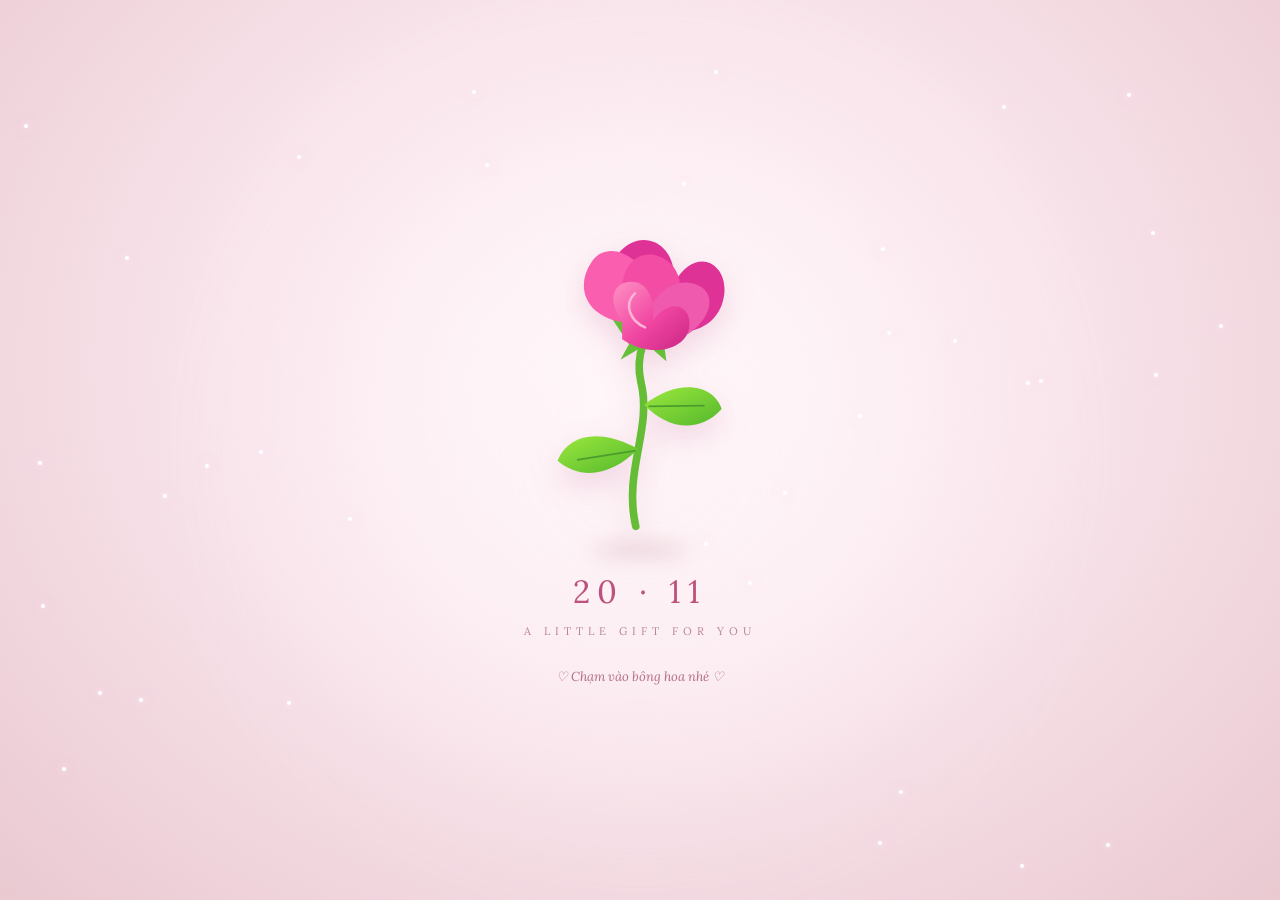
==== trianthayco1.html @ bce69435 "Add files via upload" ====
<!DOCTYPE html>
<html lang="vi">
<head>
    <meta charset="UTF-8">
    <meta name="viewport" content="width=device-width, initial-scale=1.0">

    <link rel="preconnect" href="https://fonts.googleapis.com">
    <link rel="preconnect" href="https://fonts.gstatic.com" crossorigin>

    <link href="https://fonts.googleapis.com/css2?family=Lora:ital,wght@0,400;0,500;0,600;0,700;1,400;1,500&display=swap" rel="stylesheet">
    
    <title>Our Little Flower - 20/11</title>
    <link rel="stylesheet" href="trianthayco2.css">
</head>
<body>

    <div class="background"></div>
    <div class="glow"></div>

    <!-- KHU VỰC HIỆU ỨNG BAY -->
    <div id="particles"></div>

    <!-- MÀN HÌNH ĐẦU -->
    <section id="intro" class="screen">

        <div class="flower-wrap" id="flowerButton">

            <svg class="rose" viewBox="0 0 300 400"
                 xmlns="http://www.w3.org/2000/svg">

                <defs>
                    <linearGradient id="petalColor" x1="0" y1="0" x2="1" y2="1">
                        <stop offset="0%" stop-color="#ff91c4"/>
                        <stop offset="55%" stop-color="#f044a1"/>
                        <stop offset="100%" stop-color="#c92683"/>
                    </linearGradient>

                    <linearGradient id="leafColor" x1="0" y1="0" x2="1" y2="1">
                        <stop offset="0%" stop-color="#9ce83e"/>
                        <stop offset="100%" stop-color="#54b82c"/>
                    </linearGradient>
                </defs>

                <!-- Thân hoa -->
                <path d="M145 365 C130 300 165 250 151 195
                         C143 160 160 135 174 111"
                      fill="none"
                      stroke="#65bd35"
                      stroke-width="9"
                      stroke-linecap="round"/>

                <!-- Lá bên trái -->
                <path d="M148 274
                         C105 250 66 255 53 288
                         C83 313 119 303 148 274Z"
                      fill="url(#leafColor)"/>

                <path d="M145 276 L76 287"
                      stroke="#4b9e2d"
                      stroke-width="2"
                      fill="none"/>

                <!-- Lá bên phải -->
                <path d="M155 222
                         C195 190 237 198 246 227
                         C219 257 181 250 155 222Z"
                      fill="url(#leafColor)"/>

                <path d="M160 224 L226 223"
                      stroke="#4b9e2d"
                      stroke-width="2"
                      fill="none"/>

                <!-- Đài hoa -->
                <path d="M153 133 L112 113 L137 151
                         L127 169 L158 151 L181 171
                         L177 141 L211 128 L174 119Z"
                      fill="#65bf37"/>

                <!-- Cánh hoa phía sau -->
                <path d="M153 128
                         C101 105 106 40 147 29
                         C174 24 193 48 190 79
                         C218 30 260 60 247 102
                         C238 132 202 148 153 128Z"
                      fill="#df3297"/>

                <!-- Cánh hoa bên trái -->
                <path d="M152 126
                         C91 129 70 88 93 54
                         C112 26 150 48 161 76
                         C174 99 170 117 152 126Z"
                      fill="#fa5eae"/>

                <!-- Cánh hoa giữa -->
                <path d="M146 126
                         C112 87 135 35 171 47
                         C204 58 204 100 181 126Z"
                      fill="#f34ca5"/>

                <!-- Cánh hoa bên phải -->
                <path d="M155 129
                         C162 91 193 68 221 83
                         C246 98 224 135 192 146Z"
                      fill="#ef5aae"/>

                <!-- Cánh hoa trước -->
                <path d="M129 123
                         C109 99 120 73 145 78
                         C160 80 169 103 165 123
                         C185 95 211 105 208 130
                         C205 158 162 168 129 145Z"
                      fill="url(#petalColor)"/>

                <!-- Đường cong cánh hoa -->
                <path d="M144 91 C130 104 139 124 156 131"
                      stroke="#ffb3d5"
                      stroke-width="3"
                      fill="none"
                      stroke-linecap="round"/>

            </svg>

            <div class="flower-shadow"></div>

        </div>

        <h1 class="intro-title">20 · 11</h1>

        <p class="intro-subtitle">
            A LITTLE GIFT FOR YOU
        </p>

        <p class="intro-hint">
            ♡ Chạm vào bông hoa nhé ♡
        </p>

    </section>


    <!-- MÀN HÌNH PHONG THƯ -->
    <section id="mailScreen" class="screen">

        <div class="envelope" id="envelope">

            <div class="env-back"></div>

            <!-- Lá thư -->
            <div class="letter-paper">

                <div class="paper-decoration">
                    ♡
                </div>

                <p class="paper-title">
                    A LETTER FOR YOU
                </p>

                <p class="paper-date">
                    NOVEMBER 20
                </p>

            </div>

            <!-- Mặt trước -->
            <div class="env-left"></div>
            <div class="env-right"></div>
            <div class="env-bottom"></div>

            <!-- Nắp -->
            <div class="env-flap"></div>

            <!-- Con dấu -->
            <div class="heart-seal">♥</div>

        </div>

        <p class="mail-hint">
            A special letter, just for you
            <br>
            <span>♡ Nhấn vào phong thư để mở ♡</span>
        </p>

    </section>


    <!-- MÀN HÌNH THIỆP NGANG -->
    <section id="letterScreen" class="screen">

        <div class="open-card">

            <!-- Trang trái -->
            <div class="card-left">

                <div class="left-flower">🌷</div>

                <p class="left-small">
                    WITH LOVE & GRATITUDE
                </p>

                <h2>
                    Happy<br>
                    Teachers'<br>
                    Day
                </h2>

                <div class="left-line"></div>

                <p class="left-date">20 · 11</p>

                <div class="left-heart">♡</div>

            </div>

            <!-- Trang phải: để trống nội dung -->
            <div class="card-right">

                <div class="corner-decoration top-right">❀</div>
                <div class="corner-decoration bottom-left">✿</div>

                <div class="write-area">

                    <!-- TỰ VIẾT LỜI CHÚC Ở ĐÂY -->

                </div>

                <div class="right-footer">
                    <span>♡</span>
                    <span>20 / 11</span>
                    <span>♡</span>
                </div>

            </div>

        </div>

        <button class="restart" id="restart">
            ↻ Trở về từ đầu
        </button>

    </section>


    <script src="trianthayco3.js"></script>

</body>
</html>
---- trianthayco2.css ----
/* =========================
   RESET & BACKGROUND
========================= */

* {
    margin: 0;
    padding: 0;
    box-sizing: border-box;
}

body {
    width: 100%;
    min-height: 100vh;
    overflow: hidden;

    font-family: "Lora", Georgia, serif;

    background: #f8e5e8;
    color: #92546b;

    /* Con trỏ trái tim */
    cursor: url("data:image/svg+xml,%3Csvg xmlns='http://www.w3.org/2000/svg' width='32' height='32' viewBox='0 0 32 32'%3E%3Cpath fill='%23ec4d91' stroke='%23fff' stroke-width='1.5' d='M16 27S3 19 3 11C3 3 13 2 16 10C19 2 29 3 29 11C29 19 16 27 16 27Z'/%3E%3C/svg%3E") 16 16, auto;
}

button,
.flower-wrap,
.envelope {
    cursor: inherit;
}

.background {
    position: fixed;
    inset: 0;
    z-index: -3;

    background:
        radial-gradient(ellipse at 50% 40%,
            #fff5f8 0%,
            #f9e5ec 45%,
            #eac9d1 100%);
}

.glow {
    position: fixed;
    width: 600px;
    height: 600px;
    top: 50%;
    left: 50%;

    transform: translate(-50%, -50%);

    border-radius: 50%;

    background: #fff8fa;
    filter: blur(100px);

    opacity: .55;
    z-index: -2;
    pointer-events: none;
}


/* =========================
   PARTICLES
========================= */

#particles {
    position: fixed;
    inset: 0;
    overflow: hidden;

    pointer-events: none;
    z-index: 20;
}

.particle {
    position: absolute;

    top: 110%;
    left: var(--x);

    font-size: var(--size);

    opacity: 0;

    animation:
        particleFly var(--duration) linear
        var(--delay) infinite;
}

@keyframes particleFly {

    0% {
        transform: translate3d(0, 0, 0) rotate(0deg);
        opacity: 0;
    }

    12% {
        opacity: var(--alpha);
    }

    50% {
        transform:
            translate3d(var(--drift), -55vh, 0)
            rotate(180deg);
    }

    85% {
        opacity: var(--alpha);
    }

    100% {
        transform:
            translate3d(calc(var(--drift) * -.4), -120vh, 0)
            rotate(360deg);
        opacity: 0;
    }
}

/* Ánh sáng */
.sparkle {
    position: absolute;

    width: 4px;
    height: 4px;

    border-radius: 50%;

    background: white;

    box-shadow:
        0 0 7px white,
        0 0 15px #ff9fcb,
        0 0 25px #ffc0d9;

    animation: sparkle 3s ease-in-out infinite alternate;
}

@keyframes sparkle {
    from {
        opacity: .1;
        transform: scale(.5);
    }

    to {
        opacity: 1;
        transform: scale(1.8);
    }
}


/* =========================
   SCREEN
========================= */

.screen {
    position: fixed;
    inset: 0;

    display: flex;
    justify-content: center;
    align-items: center;
    flex-direction: column;
}


/* =========================
   INTRO FLOWER
========================= */

#intro {
    z-index: 5;

    transition:
        opacity 1s,
        transform 1s;
}

.flower-wrap {
    position: relative;

    width: 260px;
    height: 340px;

    display: flex;
    justify-content: center;
    align-items: center;

    animation: flowerFloat 4s ease-in-out infinite;
}

.rose {
    width: 100%;
    height: 100%;

    overflow: visible;

    filter: drop-shadow(0 12px 15px #b94c8c30);

    transform-origin: 50% 90%;

    animation: roseSway 4s ease-in-out infinite;
}

@keyframes roseSway {
    0%, 100% {
        transform: rotate(-3deg);
    }

    50% {
        transform: rotate(3deg);
    }
}

@keyframes flowerFloat {
    0%, 100% {
        translate: 0 0;
    }

    50% {
        translate: 0 -10px;
    }
}

.flower-shadow {
    position: absolute;

    bottom: -2px;

    width: 100px;
    height: 15px;

    border-radius: 50%;

    background: #b77c8c40;
    filter: blur(10px);
}

.intro-title {
    margin-top: 15px;

    font-size: 32px;
    font-weight: normal;

    letter-spacing: 7px;

    color: #bd527c;
}

.intro-subtitle {
    margin-top: 12px;

    font-size: 11px;
    letter-spacing: 5px;

    color: #b98491;
}

.intro-hint {
    margin-top: 30px;

    font-size: 13px;
    font-style: italic;

    color: #b36d85;

    animation: hintPulse 2s infinite;
}

@keyframes hintPulse {
    50% {
        opacity: .35;
    }
}


/* =========================
   ENVELOPE SCREEN
========================= */

#mailScreen {
    z-index: 6;

    opacity: 0;
    visibility: hidden;

    transition: opacity .8s;
}

#mailScreen.active {
    opacity: 1;
    visibility: visible;
}

.envelope {
    position: relative;

    width: 340px;
    height: 215px;

    transform: translate3d(0, 350px, 0);
    opacity: 0;

    transition:
        transform 1.5s cubic-bezier(.22, 1, .36, 1),
        opacity 1s;

    filter: drop-shadow(0 20px 22px #9e5c6b35);

    perspective: 1000px;
}

.envelope.show {
    transform: translate3d(0, 0, 0);
    opacity: 1;
}

/* Mặt sau */

.env-back {
    position: absolute;
    inset: 0;

    background: #dba0aa;

    border-radius: 7px;

    z-index: 1;
}

/* Giấy */

.letter-paper {
    position: absolute;

    left: 5%;
    bottom: 5px;

    width: 90%;
    height: 195px;

    background: #fffaf3;

    border: 1px solid #ead8cf;

    z-index: 2;

    transform: translateY(0);

    transition:
        transform 1.25s cubic-bezier(.2, .8, .2, 1);
}

.paper-decoration {
    text-align: center;

    margin-top: 42px;

    font-size: 30px;
    color: #d36f91;
}

.paper-title {
    text-align: center;

    margin-top: 10px;

    font-size: 12px;
    letter-spacing: 4px;

    color: #ad777f;
}

.paper-date {
    text-align: center;

    margin-top: 12px;

    font-size: 10px;
    letter-spacing: 3px;

    color: #c49b96;
}

/* Hai cạnh phong thư */

.env-left,
.env-right,
.env-bottom {
    position: absolute;
    inset: 0;

    z-index: 4;
}

.env-left {
    background: #e9b8bb;

    clip-path: polygon(
        0 0,
        51% 52%,
        0 100%
    );
}

.env-right {
    background: #d994a1;

    clip-path: polygon(
        100% 0,
        49% 52%,
        100% 100%
    );
}

.env-bottom {
    background: #e5aab3;

    clip-path: polygon(
        0 100%,
        50% 48%,
        100% 100%
    );
}

/* Nắp */

.env-flap {
    position: absolute;
    inset: 0;

    background: #c77b8c;

    clip-path: polygon(
        0 0,
        100% 0,
        50% 56%
    );

    transform-origin: top center;

    transform: rotateX(0deg);

    backface-visibility: hidden;
    -webkit-backface-visibility: hidden;

    transition: transform .9s ease;

    z-index: 6;
}

/* Con dấu */

.heart-seal {
    position: absolute;

    top: 47%;
    left: 50%;

    transform: translate(-50%, -50%);

    z-index: 7;

    color: #fff0f3;
    font-size: 32px;

    text-shadow: 0 2px 5px #a64d7130;

    transition: opacity .4s;
}

/* Mở thư */

.envelope.open .env-flap {
    transform: rotateX(180deg);
}

.envelope.open .letter-paper {
    transform: translateY(-145px);
}

.envelope.open .heart-seal {
    opacity: 0;
}

.mail-hint {
    margin-top: 45px;

    text-align: center;

    font-size: 14px;
    font-style: italic;

    line-height: 2;

    color: #a96e7f;

    transition: opacity .5s;
}

.mail-hint span {
    font-size: 12px;
    opacity: .75;
}


/* =========================
   LANDSCAPE LETTER
========================= */

#letterScreen {
    z-index: 8;

    opacity: 0;
    visibility: hidden;

    transform: scale(.94);

    transition:
        opacity 1s,
        transform 1s;
}

#letterScreen.active {
    opacity: 1;
    visibility: visible;

    transform: scale(1);
}

/* Khung thiệp ngang */

.open-card {
    position: relative;

    display: flex;

    width: min(900px, 90vw);
    height: min(510px, 72vh);

    min-height: 320px;

    background: #fff9f0;

    border: 1px solid #e2c1b5;

    box-shadow:
        0 25px 65px #8e586330,
        0 0 0 7px #ffffff50;

    animation: cardAppear 1s ease;
}

@keyframes cardAppear {
    from {
        opacity: 0;
        transform: translateY(25px) scale(.97);
    }

    to {
        opacity: 1;
        transform: translateY(0) scale(1);
    }
}

/* Trang trái */

.card-left {
    position: relative;

    width: 38%;
    height: 100%;

    display: flex;
    flex-direction: column;
    align-items: center;
    justify-content: center;

    overflow: hidden;

    background:
        radial-gradient(circle at 50% 40%,
            #fff5f3,
            #f3dce0 80%);

    border-right: 1px solid #e7c9c2;
}

.left-small {
    font-size: 9px;
    letter-spacing: 3px;

    color: #b68188;
}

.card-left h2 {
    margin-top: 25px;

    text-align: center;

    font-size: clamp(28px, 4vw, 43px);

    font-weight: normal;
    font-style: italic;

    line-height: 1.3;

    color: #a44f70;
}

.left-flower {
    font-size: 38px;
    margin-bottom: 10px;

    animation: flowerFloat 4s infinite;
}

.left-line {
    width: 55px;
    height: 1px;

    background: #c88a96;

    margin-top: 25px;
}

.left-date {
    margin-top: 18px;

    font-size: 12px;
    letter-spacing: 5px;

    color: #b47b89;
}

.left-heart {
    position: absolute;

    bottom: 20px;
    right: 25px;

    font-size: 45px;

    color: #e4a2b3;

    opacity: .6;
}


/* Trang phải */

.card-right {
    position: relative;

    width: 62%;
    height: 100%;

    padding: 45px;

    background:
        linear-gradient(135deg,
            #fffdf8,
            #fff8f0);
}

/* Vùng viết thư trống */

.write-area {
    width: 100%;
    height: 100%;

    position: relative;

    z-index: 1;
}

/* Hoa trang trí góc */

.corner-decoration {
    position: absolute;

    font-size: 26px;

    color: #dba6a9;

    opacity: .6;
}

.top-right {
    top: 15px;
    right: 18px;
}

.bottom-left {
    bottom: 15px;
    left: 18px;
}

.right-footer {
    position: absolute;

    bottom: 18px;
    left: 50%;

    transform: translateX(-50%);

    display: flex;
    gap: 18px;

    font-size: 11px;
    letter-spacing: 3px;

    color: #bd8791;
}

/* Nút */

.restart {
    margin-top: 35px;

    padding: 11px 26px;

    border: 1px solid #d9a0aa;

    border-radius: 30px;

    color: #a45d73;

    background: #fff9f5;

    font-family: inherit;

    font-size: 13px;

    transition: .3s;
}

.restart:hover {
    background: #d994a1;
    color: white;
}


/* =========================
   RESPONSIVE
========================= */

@media(max-width: 600px) {

    .flower-wrap {
        transform: scale(.85);
    }

    .envelope {
        transform: translate3d(0, 350px, 0) scale(.85);
    }

    .envelope.show {
        transform: translate3d(0, 0, 0) scale(.85);
    }

    .open-card {
        width: 94vw;
        height: 65vh;
        min-height: 280px;
    }

    .card-left {
        width: 37%;
    }

    .card-right {
        width: 63%;
        padding: 22px;
    }

    .card-left h2 {
        font-size: 25px;
    }

    .left-small {
        font-size: 7px;
        letter-spacing: 1px;
    }

    .left-flower {
        font-size: 28px;
    }

    .left-heart {
        font-size: 30px;
    }
}

@media(prefers-reduced-motion: reduce) {
    *, *::before, *::after {
        animation-duration: .01ms !important;
        transition-duration: .01ms !important;
    }
}

/* FONT LORA TOÀN BỘ THIỆP */

body,
button,
input,
textarea {
    font-family: "Lora", Georgia, serif;
}

.intro-title,
.intro-subtitle,
.intro-hint,
.mail-hint,
.paper-title,
.paper-date,
.card-left h2,
.left-small,
.left-date,
.write-area,
.right-footer,
.restart {
    font-family: "Lora", Georgia, serif;
}
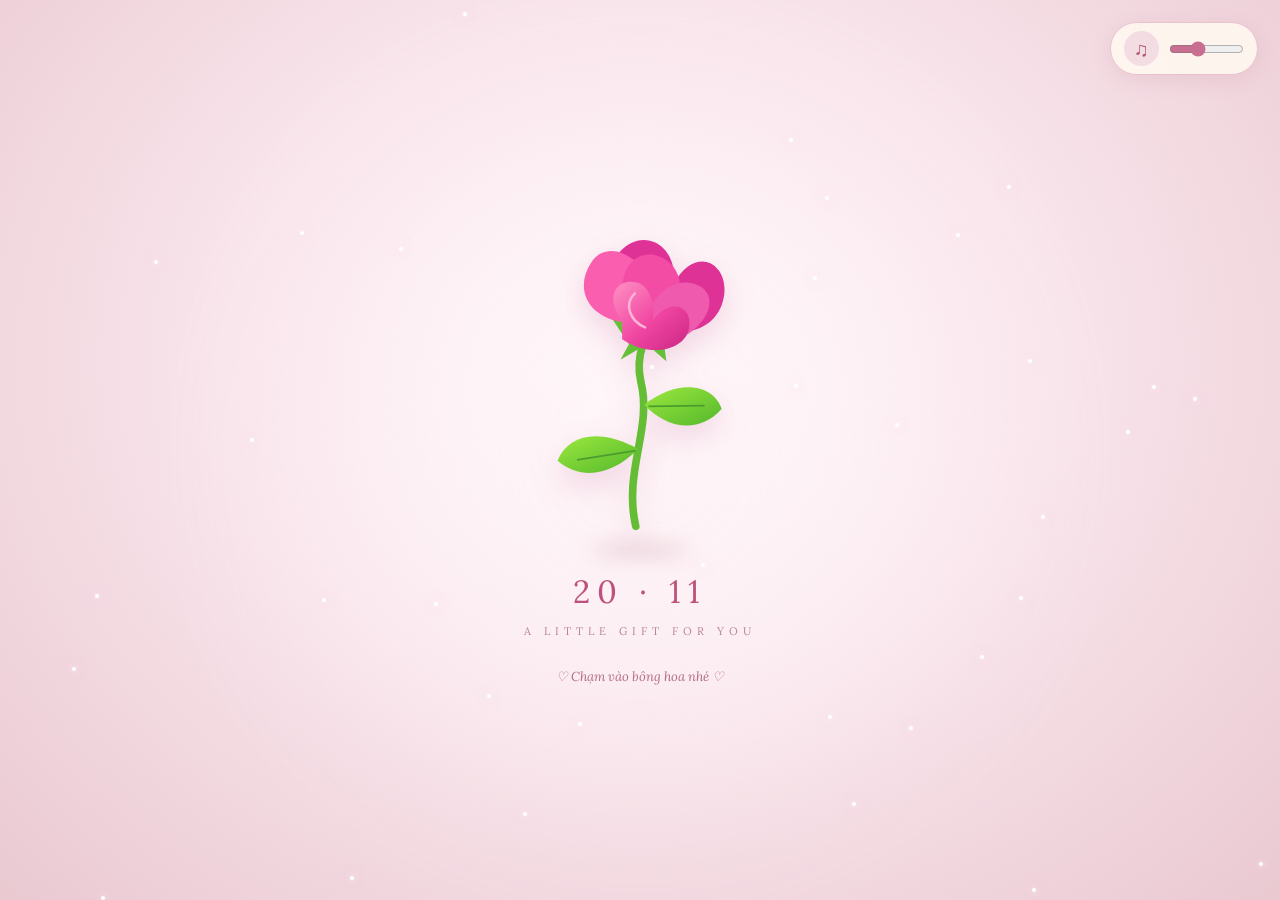
==== commit 80c099c5: "Add files via upload" ====
--- a/trianthayco1.html
+++ b/trianthayco1.html
@@ -10,7 +10,7 @@
 
     <link href="https://fonts.googleapis.com/css2?family=Lora:ital,wght@0,400;0,500;0,600;0,700;1,400;1,500&display=swap" rel="stylesheet">
     
-    <title>Our Little Flower - 20/11</title>
+    <title>Bài báo 20/11 - 9/1</title>
     <link rel="stylesheet" href="trianthayco2.css">
 </head>
 <body>
@@ -20,6 +20,22 @@
 
     <!-- KHU VỰC HIỆU ỨNG BAY -->
     <div id="particles"></div>
+
+    <div id="falling-petals"></div>
+
+    <audio id="backgroundMusic" loop>
+        <source src="piano.mp3" type="audio/mpeg">
+    </audio>
+
+    <div class="music-control">
+        <button id="musicButton">♫</button>
+        <input id="volumeControl"
+            type="range"
+            min="0"
+            max="1"
+            step="0.05"
+            value="0.35">
+    </div>
 
     <!-- MÀN HÌNH ĐẦU -->
     <section id="intro" class="screen">
@@ -221,7 +237,7 @@
 
                 <div class="write-area">
 
-                    <!-- TỰ VIẾT LỜI CHÚC Ở ĐÂY -->
+                    <h2>Nội dung lời chúc</h2>
 
                 </div>
 
@@ -235,14 +251,81 @@
 
         </div>
 
-        <button class="restart" id="restart">
-            ↻ Trở về từ đầu
-        </button>
+        <div class="letter-actions">
+            <button class="album-open" id="albumOpen">
+                ♡ Album kỷ niệm
+            </button>
+
+            <button class="restart" id="restart">
+                ↻ Trở về từ đầu
+            </button>
+        </div>
 
     </section>
 
+    <!-- ALBUM KỶ NIỆM -->
+    <div class="album-overlay" id="albumOverlay">
+
+        <div class="album-box">
+
+            <button class="album-close" id="albumClose">×</button>
+
+            <p class="album-subtitle">OUR LITTLE MEMORIES</p>
+            <h2>Những khoảnh khắc đáng nhớ</h2>
+
+            <div class="album-grid">
+
+                <div class="photo-card">
+                    <div class="photo-frame">
+                        <img src="c:\Users\PC\Downloads\anh4.jpg" alt="Kỷ niệm 1">
+                        <div class="photo-placeholder">🌷<br>Thêm ảnh 1</div>
+                    </div>
+                    <p>Beautiful memories ♡</p>
+                </div>
+
+            <div class="photo-card">
+                <div class="photo-frame">
+                    <img src="c:\Users\PC\Downloads\anh3.jpg" alt="Kỷ niệm 2">
+                    <div class="photo-placeholder">🌸<br>Thêm ảnh 2</div>
+                </div>
+                <p>A special moment ♡</p>
+            </div>
+
+            <div class="photo-card">
+                <div class="photo-frame">
+                    <img src="c:\Users\PC\Downloads\anh2.jpg" alt="Kỷ niệm 3">
+                    <div class="photo-placeholder">💗<br>Thêm ảnh 3</div>
+                </div>
+                <p>Forever in our hearts ♡</p>
+            </div>
+
+            <div class="photo-card">
+                <div class="photo-frame">
+                    <img src="c:\Users\PC\Downloads\anh1.jpg" alt="Kỷ niệm 4">
+                    <div class="photo-placeholder">🌹<br>Thêm ảnh 4</div>
+                </div>
+                <p>Thank you, teacher ♡</p>
+            </div>
+
+        </div>
+
+            <p class="album-footer">
+                Every moment becomes a beautiful memory.
+            </p>
+
+        </div>
+
+    </div>
+
+    <!-- ẢNH PHÓNG TO -->
+    <div class="photo-lightbox" id="photoLightbox">
+        <button id="lightboxClose">×</button>
+        <img id="lightboxImage" src="" alt="Ảnh kỷ niệm phóng to">
+    </div>
 
     <script src="trianthayco3.js"></script>
 
 </body>
 </html>
+
+
--- a/trianthayco2.css
+++ b/trianthayco2.css
@@ -822,4 +822,423 @@
 .right-footer,
 .restart {
     font-family: "Lora", Georgia, serif;
+}
+
+/* =========================
+   CÁNH HOA HỒNG RƠI
+========================= */
+
+#falling-petals {
+    position: fixed;
+    inset: 0;
+    overflow: hidden;
+    pointer-events: none;
+    z-index: 19;
+}
+
+.falling-petal {
+    position: absolute;
+    top: -30px;
+    left: var(--x);
+    width: var(--size);
+    height: calc(var(--size) * 1.35);
+
+    background: linear-gradient(
+        135deg,
+        #ffc2d7,
+        #ed6b9b,
+        #c94378
+    );
+
+    border-radius: 80% 10% 70% 20%;
+    opacity: 0;
+    filter: drop-shadow(0 2px 3px #b94b7b40);
+
+    animation: petalFall var(--duration) linear
+               var(--delay) infinite;
+}
+
+@keyframes petalFall {
+    0% {
+        transform: translate(0, -5vh) rotate(0deg);
+        opacity: 0;
+    }
+
+    10% {
+        opacity: .8;
+    }
+
+    50% {
+        transform: translate(var(--sway), 50vh)
+                   rotate(300deg);
+    }
+
+    90% {
+        opacity: .7;
+    }
+
+    100% {
+        transform: translate(calc(var(--sway) * -0.5), 110vh)
+                   rotate(650deg);
+        opacity: 0;
+    }
+}
+
+
+/* =========================
+   NÚT NHẠC
+========================= */
+
+.music-control {
+    position: fixed;
+    top: 22px;
+    right: 22px;
+    z-index: 50;
+
+    display: flex;
+    align-items: center;
+    gap: 10px;
+
+    padding: 8px 13px;
+    border-radius: 30px;
+
+    background: #fffaf0d9;
+    border: 1px solid #e8c1cc;
+    box-shadow: 0 5px 20px #a75d7620;
+
+    backdrop-filter: blur(10px);
+}
+
+#musicButton {
+    width: 35px;
+    height: 35px;
+
+    border: none;
+    border-radius: 50%;
+
+    background: #f4dce3;
+    color: #ad5677;
+
+    font-size: 20px;
+    cursor: pointer;
+
+    transition: .3s;
+}
+
+#musicButton:hover {
+    transform: rotate(20deg) scale(1.1);
+}
+
+#volumeControl {
+    width: 75px;
+    accent-color: #c76e91;
+    cursor: pointer;
+}
+
+
+/* =========================
+   NÚT ALBUM
+========================= */
+
+.letter-actions {
+    display: flex;
+    justify-content: center;
+    align-items: center;
+    gap: 12px;
+    margin-top: 22px;
+}
+
+.album-open {
+    padding: 11px 22px;
+
+    border: 1px solid #d9a0aa;
+    border-radius: 30px;
+
+    background: #fff9f5;
+    color: #a45d73;
+
+    font-family: inherit;
+    font-size: 13px;
+
+    cursor: pointer;
+    transition: .3s;
+}
+
+.album-open:hover {
+    background: #d994a1;
+    color: white;
+    transform: translateY(-3px);
+}
+
+
+/* =========================
+   ALBUM KỶ NIỆM
+========================= */
+
+.album-overlay {
+    position: fixed;
+    inset: 0;
+    z-index: 60;
+
+    display: flex;
+    justify-content: center;
+    align-items: center;
+
+    padding: 20px;
+
+    background: #68404b99;
+    backdrop-filter: blur(8px);
+
+    opacity: 0;
+    visibility: hidden;
+
+    transition: .5s;
+}
+
+.album-overlay.active {
+    opacity: 1;
+    visibility: visible;
+}
+
+.album-box {
+    position: relative;
+
+    width: min(850px, 95vw);
+    max-height: 85vh;
+    overflow-y: auto;
+
+    padding: 35px;
+
+    background: #fff8f1;
+    border: 1px solid #e8c8c1;
+
+    box-shadow: 0 20px 60px #43202d40;
+}
+
+.album-close {
+    position: absolute;
+    top: 12px;
+    right: 18px;
+
+    border: none;
+    background: none;
+
+    font-size: 30px;
+    color: #b46c83;
+
+    cursor: pointer;
+}
+
+.album-subtitle {
+    text-align: center;
+    font-size: 10px;
+    letter-spacing: 4px;
+    color: #bd8791;
+}
+
+.album-box h2 {
+    margin: 12px 0 30px;
+
+    text-align: center;
+    font-size: clamp(20px, 4vw, 30px);
+    font-weight: normal;
+    font-style: italic;
+    color: #a44f70;
+}
+
+.album-grid {
+    display: grid;
+    grid-template-columns: repeat(2, minmax(0, 1fr));
+    gap: 28px;
+}
+
+.photo-card {
+    text-align: center;
+}
+
+.photo-frame {
+    position: relative;
+
+    width: 100%;
+    aspect-ratio: 1 / 1;
+
+    padding: 10px 10px 28px;
+
+    background: white;
+    box-shadow: 0 5px 15px #80505b25;
+
+    transform: rotate(var(--rotation, -2deg));
+    transition: .4s;
+}
+
+.photo-card:nth-child(even) .photo-frame {
+    --rotation: 2deg;
+}
+
+.photo-frame:hover {
+    transform: rotate(0deg) scale(1.04);
+}
+
+.photo-frame img {
+    width: 100%;
+    height: 100%;
+    object-fit: cover;
+    display: none;
+    cursor: zoom-in;
+}
+
+.photo-placeholder {
+    width: 100%;
+    height: 100%;
+
+    display: flex;
+    justify-content: center;
+    align-items: center;
+    flex-direction: column;
+
+    gap: 8px;
+
+    background: #f9e9e9;
+    color: #b7798d;
+
+    font-size: 15px;
+}
+
+.photo-card p {
+    margin-top: 13px;
+    font-size: 13px;
+    font-style: italic;
+    color: #a96e7f;
+}
+
+.album-footer {
+    margin-top: 30px;
+    text-align: center;
+    font-size: 12px;
+    font-style: italic;
+    color: #bd8791;
+}
+
+
+/* =========================
+   PHÓNG TO ẢNH
+========================= */
+
+.photo-lightbox {
+    position: fixed;
+    inset: 0;
+    z-index: 70;
+
+    display: flex;
+    justify-content: center;
+    align-items: center;
+
+    padding: 25px;
+
+    background: #321d27e8;
+
+    opacity: 0;
+    visibility: hidden;
+    transition: .3s;
+}
+
+.photo-lightbox.active {
+    opacity: 1;
+    visibility: visible;
+}
+
+.photo-lightbox img {
+    max-width: 90%;
+    max-height: 85%;
+    object-fit: contain;
+
+    border: 8px solid white;
+    box-shadow: 0 10px 50px #0008;
+}
+
+#lightboxClose {
+    position: absolute;
+    top: 20px;
+    right: 30px;
+
+    border: none;
+    background: none;
+
+    color: white;
+    font-size: 40px;
+    cursor: pointer;
+}
+
+
+/* =========================
+   RESPONSIVE ALBUM
+========================= */
+
+@media(max-width: 600px) {
+
+    .music-control {
+        top: 12px;
+        right: 12px;
+        padding: 6px 9px;
+    }
+
+    #volumeControl {
+        width: 55px;
+    }
+
+    .album-box {
+        padding: 30px 17px;
+    }
+
+    .album-grid {
+        gap: 20px 12px;
+    }
+
+    .photo-frame {
+        padding: 6px 6px 20px;
+    }
+
+    .photo-card p {
+        font-size: 10px;
+    }
+
+    .letter-actions {
+        display: flex;
+        justify-content: center;
+        align-items: center;
+        gap: 12px;
+        margin-top: 35px;
+    }
+
+    .letter-actions button {
+        min-width: 160px;
+        height: 44px;
+        margin: 0;
+        display: flex;
+        align-items: center;
+        justify-content: center;
+        box-sizing: border-box;
+    }
+}
+
+/* CĂN CHỈNH HAI NÚT */
+.letter-actions {
+    display: flex !important;
+    justify-content: center !important;
+    align-items: center !important;
+    gap: 12px !important;
+    margin-top: 35px !important;
+}
+
+.letter-actions .album-open,
+.letter-actions .restart {
+    margin: 0 !important;
+    transform: none !important;
+    position: static !important;
+    min-width: 160px;
+    height: 44px;
+    display: flex !important;
+    align-items: center !important;
+    justify-content: center !important;
+    box-sizing: border-box;
 }
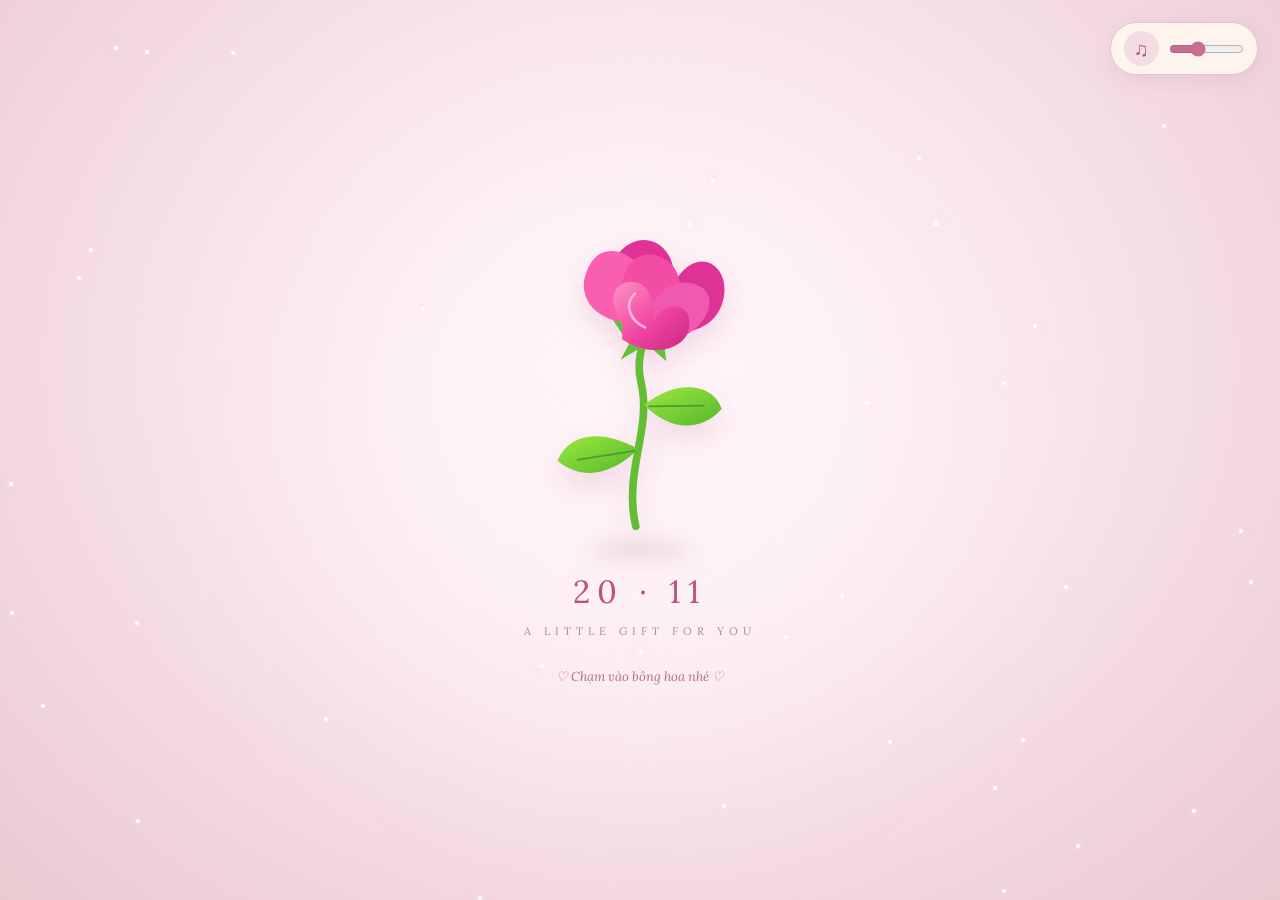
==== commit 79abe742: "Add files via upload" ====
--- a/trianthayco1.html
+++ b/trianthayco1.html
@@ -9,7 +9,8 @@
     <link rel="preconnect" href="https://fonts.gstatic.com" crossorigin>
 
     <link href="https://fonts.googleapis.com/css2?family=Lora:ital,wght@0,400;0,500;0,600;0,700;1,400;1,500&display=swap" rel="stylesheet">
-    
+    <link href="https://fonts.googleapis.com/css2?family=Caveat:wght@500;600;700&display=swap" rel="stylesheet">
+
     <title>Bài báo 20/11 - 9/1</title>
     <link rel="stylesheet" href="trianthayco2.css">
 </head>
@@ -24,7 +25,7 @@
     <div id="falling-petals"></div>
 
     <audio id="backgroundMusic" loop>
-        <source src="piano.mp3" type="audio/mpeg">
+        <source src="c:\Users\PC\Downloads\Bụi Phấn.mp3" type="audio/mpeg">
     </audio>
 
     <div class="music-control">
@@ -236,9 +237,10 @@
                 <div class="corner-decoration bottom-left">✿</div>
 
                 <div class="write-area">
-
-                    <h2>Nội dung lời chúc</h2>
-
+                    <div class="handwriting-area">
+                        <p id="typedMessage" class="handwriting"></p>
+                        <span id="writingPen">✒️</span>
+                    </div>
                 </div>
 
                 <div class="right-footer">
@@ -268,7 +270,7 @@
 
         <div class="album-box">
 
-            <button class="album-close" id="albumClose">×</button>
+            <button class="album-close" id="albumClose">x</button>
 
             <p class="album-subtitle">OUR LITTLE MEMORIES</p>
             <h2>Những khoảnh khắc đáng nhớ</h2>
--- a/trianthayco2.css
+++ b/trianthayco2.css
@@ -1241,4 +1241,32 @@
     align-items: center !important;
     justify-content: center !important;
     box-sizing: border-box;
+}
+
+/* CHỮ VIẾT TAY */
+.handwriting-area {
+    position: relative;
+    padding: 10px 5px;
+}
+
+.handwriting {
+    font-family: 'Caveat', cursive;
+    font-size: 29px;
+    font-weight: 600;
+    line-height: 1.45;
+    color: #a95772;
+    white-space: pre-wrap;
+    overflow-wrap: break-word;
+    min-height: 200px;
+}
+
+/* CÂY BÚT */
+#writingPen {
+    position: fixed;
+    z-index: 100;
+    font-size: 25px;
+    pointer-events: none;
+    transform: rotate(-20deg);
+    transition: left 0.04s linear, top 0.04s linear;
+    display: none;
 }
